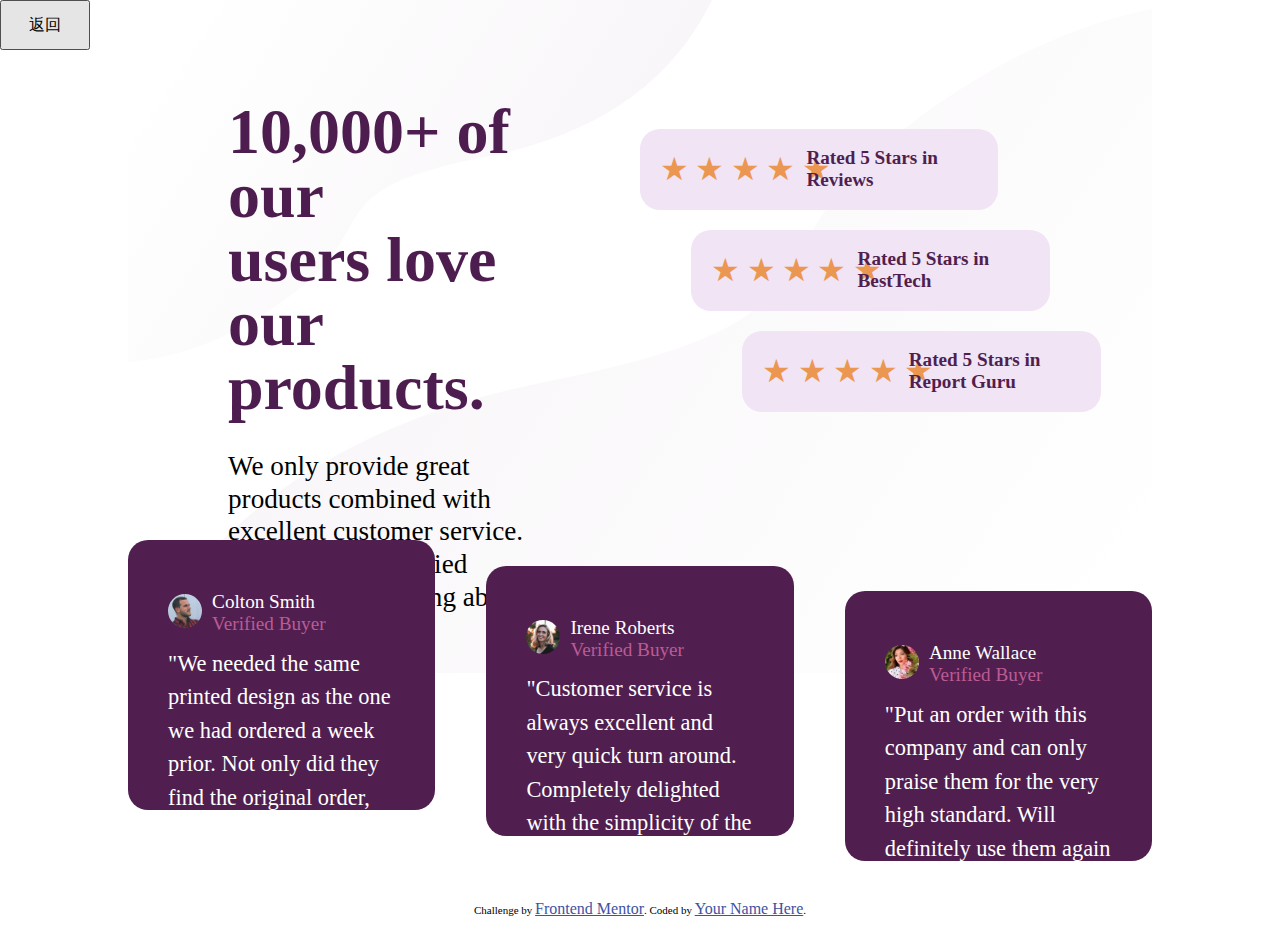
==== 1/index.html @ 69f546fc "Add files via upload" ====
<!DOCTYPE html>
<html lang="en">
  <head>
    <meta charset="UTF-8" />
    <meta name="viewport" content="width=device-width, initial-scale=1.0" />
    <!-- displays site properly based on user's device -->
    <link rel="stylesheet" href="try.css">
    <link
      rel="icon"
      type="image/png"
      sizes="32x32"
      href="./images/favicon-32x32.png"
    />

    <title>Frontend Mentor | Social proof section</title>

    <!-- Feel free to remove these styles or customise in your own stylesheet 👍 -->
    <style>
      .attribution {
        font-size: 11px;
        text-align: center;
      }
      .attribution a {
        color: hsl(228, 45%, 44%);
      }
    </style>
  </head>
  <body>
    <div class="max">
      <div class="head">
        <div class="head-left">
            <p class="headL-text1">10,000+ of our<br> users love our<br> products.</p>
            <p class="headL-text2">
              We only provide great products combined with excellent customer service.
              See what our satisfied customers are saying about our services.
            </p>
        </div>
        <div class="head-right">
          <div class="box1">
            <div class="minbox-left">★★★★★</div>
            <div class="minbox-right">
              Rated 5 Stars in Reviews
            </div>
            <div></div>
          </div>
          <div class="box2">
            <div class="minbox-left">★★★★★</div>
            <div class="minbox-right">
              Rated 5 Stars in BestTech
            </div>
          </div>
          <div class="box3">
            <div class="minbox-left">★★★★★</div>
            <div class="minbox-right">
              Rated 5 Stars in Report Guru
            </div>
          </div>
        </div>
      </div>
      <div class="text-all">
        <div class="text-box1">
          <div class="people">
            <div class="img-box"><img src="images/image-colton.jpg" alt=""></div>
            <div class="p-tex">
              <p class="p-text1">Colton Smith </p>
              <p class="p-text2">Verified Buyer</p>
            </div>
          </div>
          <div class="words-box">
            <p class="words">"We needed the same printed design as the one we had ordered a week prior.
              Not only did they find the original order, but we also received it in time.
              Excellent!"</p>
          </div>
        </div>


        <div class="text-box2">
          <div class="people">
            <div class="img-box"><img src="images/image-irene.jpg" alt=""></div>
            <div class="p-tex">
              <p class="p-text1">Irene Roberts  </p>
              <p class="p-text2">Verified Buyer</p>
            </div>
          </div>
          <div class="words-box">
            <p class="words">"Customer service is always excellent and very quick turn around. Completely
              delighted with the simplicity of the purchase and the speed of delivery."</p>
          </div>
        </div>
        <div class="text-box3">
          <div class="people">
            <div class="img-box"><img src="images/image-anne.jpg" alt=""></div>
            <div class="p-tex">
              <p class="p-text1">Anne Wallace </p>
              <p class="p-text2">Verified Buyer</p>
            </div>
          </div>
          <div class="words-box">
            <p class="words">"Put an order with this company and can only praise them for the very high
              standard. Will definitely use them again and recommend them to everyone!"</p>
          </div>
        </div>
      </div>


    </div>
  <button style="width: 90px;height: 50px; position: fixed;left: 0;top: 0;color: black;" onclick="window.location.href='../index.html'">返回</button>





    


    
 
    
    
    
    
    

    
    

     
    

    <div class="attribution">
      Challenge by
      <a href="https://www.frontendmentor.io?ref=challenge" target="_blank"
        >Frontend Mentor</a
      >. Coded by <a href="#">Your Name Here</a>.
    </div>
  </body>
</html>
---- 1/try.css ----
*{
    margin: 0;
    box-sizing: border-box;
    font-size: 16px;
}
body{
    
}
.max{
    width: 80%;
    height: 900px;
    margin: auto;
    background-image: url("images/bg-pattern-top-desktop.svg"),url(images/bg-pattern-bottom-desktop.svg);

    /* background-image: url("images\bg-pattern-bottom-desktop.svg"),url("images\bg-pattern-bottom-mobile.svg")url("images\bg-pattern-top-desktop.svg"),url("images\bg-pattern-top-mobile.svg"),; */
    background-repeat: no-repeat, no-repeat;
                }
.head{
    height: 60%;
    display: flex;
    justify-content: flex-start;
}
.head-left{
    width: 50%;
    height: 100%;
    padding: 100px;
}

.head-right{
    width: 50%;
    height: 100%;
    display: flex;
    flex-direction: column;
    gap: 20px;
    justify-content: center;
    
}
.headL-text1{
    color: #4e1d50;
    font-size: 4em;
    line-height: 1em;
    font-weight: bolder;
}
.headL-text2{
    line-height: 1.2em;
    font-size: 1.7em;
    padding-top: 30px;
}




.box1,.box2,.box3{
    width: 70%;
    height: 15%;
    background-color: #f1e4f4;
    display: flex;
    justify-content: center;
    align-items: center;
    border-radius: 20px;
} 
.box2{
    margin-left: 10%;
    /* align-self: center; */
}
.box3{
    margin-left: 20%;
    /* align-self: self-end; */

}
.minbox-left{
    width: 40%;
    color: #eb9752;
    padding: 20px;
    font-size: 2em;
    letter-spacing: 0.2em;
    text-align: right;
}
.minbox-right{
    width: 60%;
    color: #501f4f;
    font-size: 1.2em;
    padding: 1.2em;
    font-weight: bolder;
}



.text-all{
    height: 40%;
    display: flex;
    justify-content: space-between;
    flex-direction: row;
}
.text-box1,.text-box2,.text-box3{
    width: 30%;
    height: 75%;
    background-color: #501f4f;
    display: flex;
    align-items: center;
    flex-direction: column;
    padding: 40px;
    border-radius: 20px;
}
.text-box2{
    margin-top: 2.5%;
}
.text-box3{
    margin-top: 5%;
}

.people{
    width: 100%;
    height: 35%;
    display: flex;
    justify-self: left;
    align-items: center;
}
.img-box{
    width: 15%;
}
img{
    width: 100%;
    border-radius: 50%;
}
.p-tex{
    padding: 10px;
}
.p-text1{
    color: white;
    font-size: 1.2em;

}
.p-text2{
    color: #bb5b94;
    font-size: 1.2em;

}
.words-box{
    width: 100%;
    height: 60%;

}
.words{
    font-size: 1.4em;
    color: white;
    line-height: 1.5em;
    font-weight: normal;
}
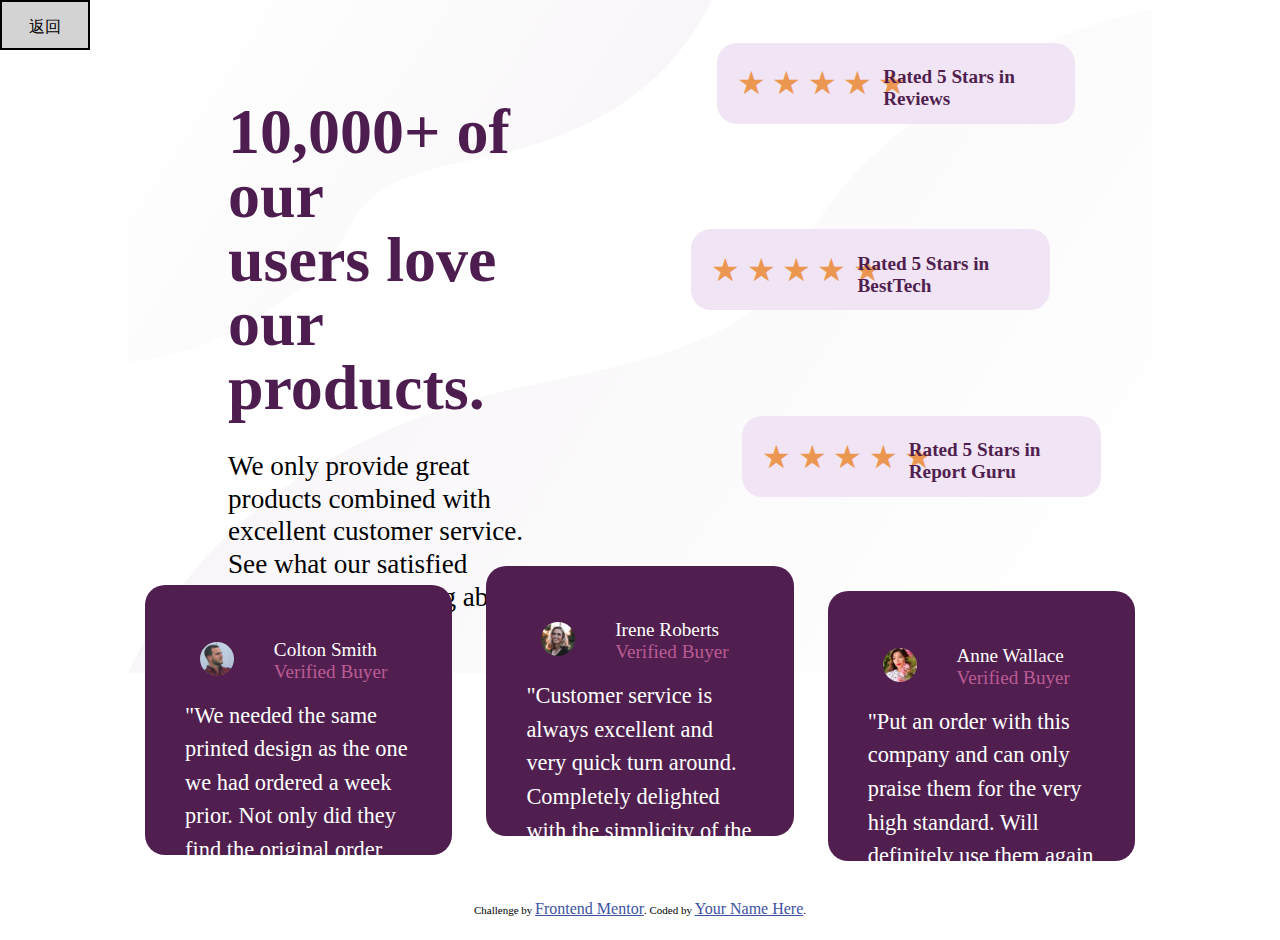
==== commit e07aeecc: "Add files via upload" ====
--- a/1/index.html
+++ b/1/index.html
@@ -5,6 +5,7 @@
     <meta name="viewport" content="width=device-width, initial-scale=1.0" />
     <!-- displays site properly based on user's device -->
     <link rel="stylesheet" href="try.css">
+    <link rel="stylesheet" href="../style.css">
     <link
       rel="icon"
       type="image/png"
@@ -26,6 +27,8 @@
     </style>
   </head>
   <body>
+    <div class="btnbox" style="position: fixed;left: 0;top: 0;"><a href="../index.html">返回</a></div>
+
     <div class="max">
       <div class="head">
         <div class="head-left">
@@ -104,7 +107,6 @@
 
 
     </div>
-  <button style="width: 90px;height: 50px; position: fixed;left: 0;top: 0;color: black;" onclick="window.location.href='../index.html'">返回</button>
 
 
 
--- a/style.css
+++ b/style.css
@@ -0,0 +1,29 @@
+    *{
+    box-sizing: border-box;
+    margin: auto;
+    }
+    .box{
+        width: 300px;
+        height: 100px;
+        margin: auto;
+        display: flex;
+        justify-content: center;
+        align-items: center;
+    }
+    .btnbox{
+        width: 90px;
+        height: 50px;
+        border: 2px black solid;
+        background-color: lightgray;
+        display: flex;
+        justify-content: center; /* 水平居中 */
+        align-items: center;  
+    }
+    .btnbox a{
+        text-decoration: none;
+        text-align: center;
+        width: 90px;
+        line-height: 50px;
+        color: black;
+    }
+
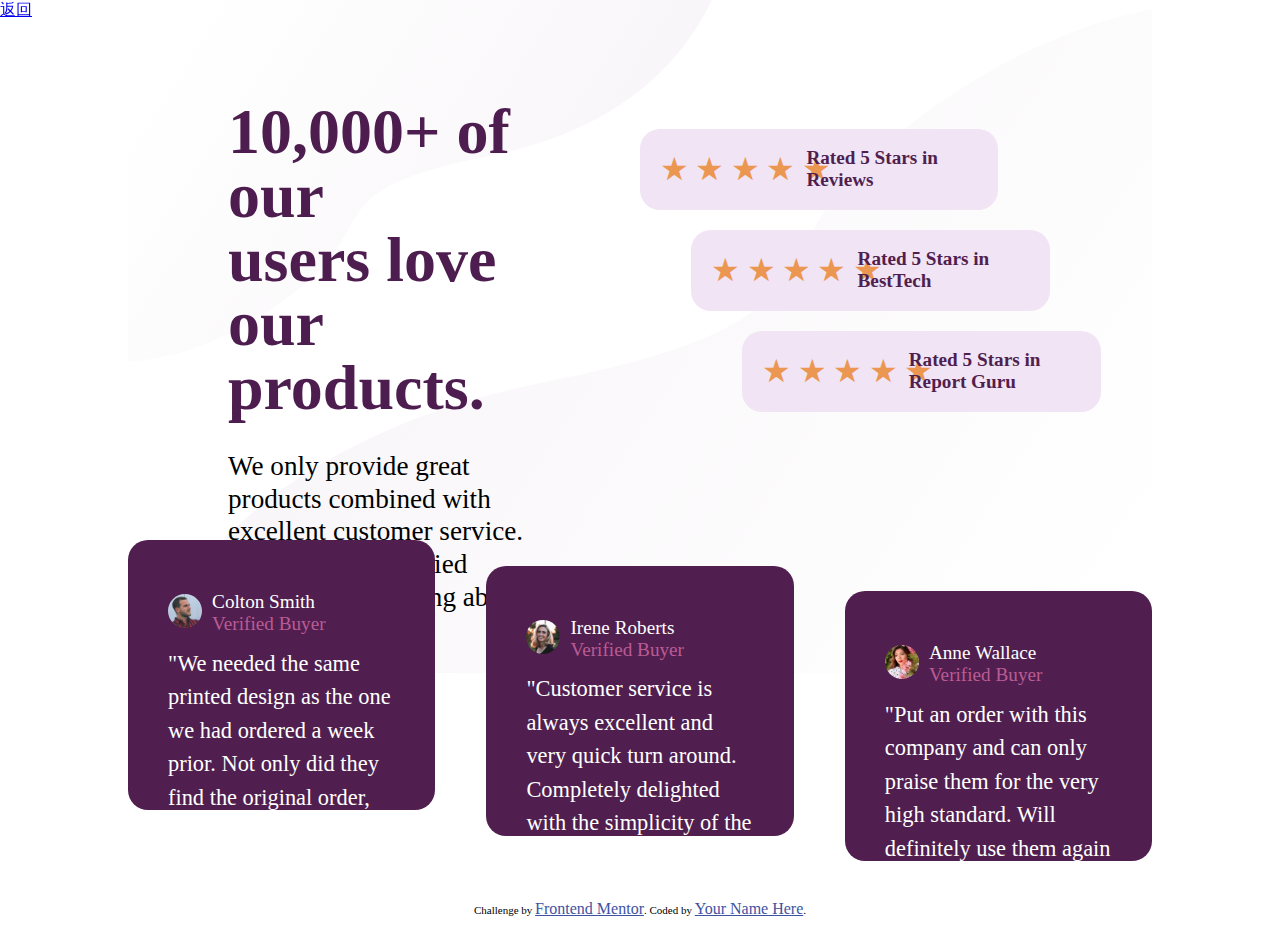
==== commit 6be43de1: "Add files via upload" ====
--- a/1/index.html
+++ b/1/index.html
@@ -5,7 +5,6 @@
     <meta name="viewport" content="width=device-width, initial-scale=1.0" />
     <!-- displays site properly based on user's device -->
     <link rel="stylesheet" href="try.css">
-    <link rel="stylesheet" href="../style.css">
     <link
       rel="icon"
       type="image/png"
@@ -27,8 +26,6 @@
     </style>
   </head>
   <body>
-    <div class="btnbox" style="position: fixed;left: 0;top: 0;"><a href="../index.html">返回</a></div>
-
     <div class="max">
       <div class="head">
         <div class="head-left">
@@ -109,25 +106,7 @@
     </div>
 
 
-
-
-
-    
-
-
-    
- 
-    
-    
-    
-    
-    
-
-    
-    
-
-     
-    
+    <div class="btnbox" style="position: fixed;left: 0;top: 0;"><a href="../index.html">返回</a></div>
 
     <div class="attribution">
       Challenge by
